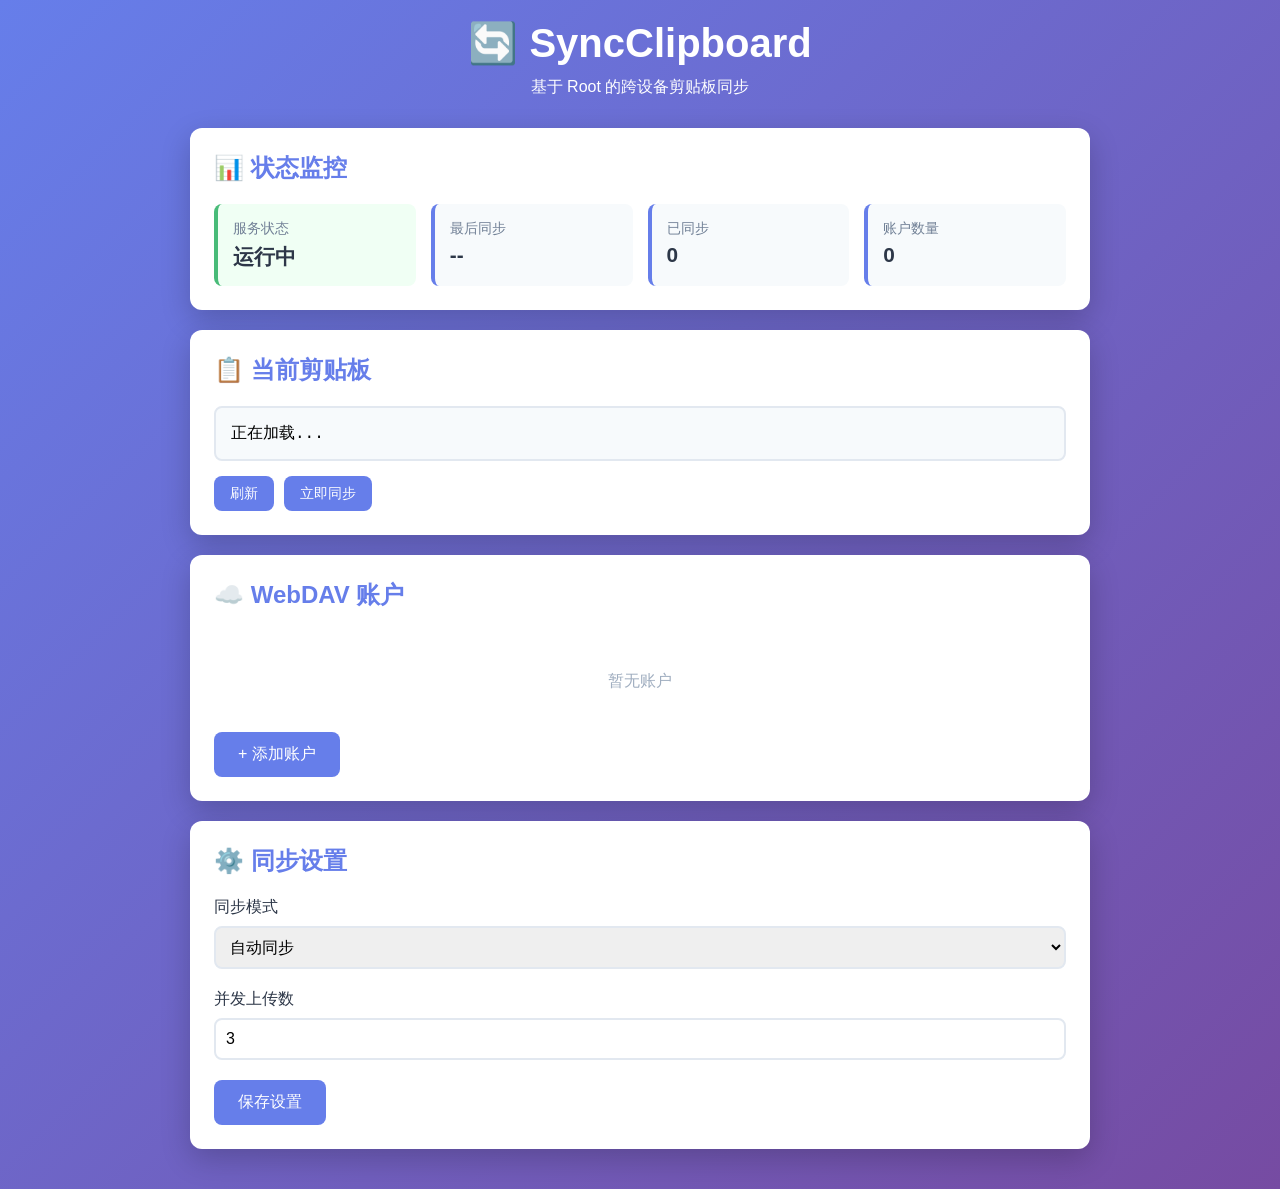
==== webui/index.html @ 0f2c2bb7 "feat: 初始项目结构和实施计划" ====
<!DOCTYPE html>
<html lang="zh-CN">
<head>
    <meta charset="UTF-8">
    <meta name="viewport" content="width=device-width, initial-scale=1.0">
    <title>SyncClipboard - 剪贴板同步</title>
    <style>
        * {
            margin: 0;
            padding: 0;
            box-sizing: border-box;
        }
        
        body {
            font-family: -apple-system, BlinkMacSystemFont, 'Segoe UI', sans-serif;
            background: linear-gradient(135deg, #667eea 0%, #764ba2 100%);
            min-height: 100vh;
            padding: 20px;
        }
        
        .container {
            max-width: 900px;
            margin: 0 auto;
        }
        
        .header {
            text-align: center;
            color: white;
            margin-bottom: 30px;
        }
        
        .header h1 {
            font-size: 2.5em;
            margin-bottom: 10px;
        }
        
        .card {
            background: white;
            border-radius: 12px;
            padding: 24px;
            margin-bottom: 20px;
            box-shadow: 0 10px 30px rgba(0,0,0,0.2);
        }
        
        .card h2 {
            color: #667eea;
            margin-bottom: 20px;
            font-size: 1.5em;
        }
        
        .status-grid {
            display: grid;
            grid-template-columns: repeat(auto-fit, minmax(200px, 1fr));
            gap: 15px;
        }
        
        .status-item {
            padding: 15px;
            background: #f7fafc;
            border-radius: 8px;
            border-left: 4px solid #667eea;
        }
        
        .status-item.active {
            border-left-color: #48bb78;
            background: #f0fff4;
        }
        
        .status-item.error {
            border-left-color: #f56565;
            background: #fff5f5;
        }
        
        .status-label {
            font-size: 0.9em;
            color: #718096;
            margin-bottom: 5px;
        }
        
        .status-value {
            font-size: 1.3em;
            font-weight: bold;
            color: #2d3748;
        }
        
        .btn {
            background: #667eea;
            color: white;
            border: none;
            padding: 12px 24px;
            border-radius: 8px;
            cursor: pointer;
            font-size: 1em;
            transition: all 0.3s;
        }
        
        .btn:hover {
            background: #5a67d8;
            transform: translateY(-2px);
            box-shadow: 0 4px 12px rgba(102, 126, 234, 0.4);
        }
        
        .btn:active {
            transform: translateY(0);
        }
        
        .btn-small {
            padding: 8px 16px;
            font-size: 0.9em;
        }
        
        .btn-danger {
            background: #f56565;
        }
        
        .btn-danger:hover {
            background: #e53e3e;
        }
        
        .form-group {
            margin-bottom: 20px;
        }
        
        .form-group label {
            display: block;
            margin-bottom: 8px;
            color: #2d3748;
            font-weight: 500;
        }
        
        .form-group input,
        .form-group select {
            width: 100%;
            padding: 10px;
            border: 2px solid #e2e8f0;
            border-radius: 8px;
            font-size: 1em;
            transition: border-color 0.3s;
        }
        
        .form-group input:focus,
        .form-group select:focus {
            outline: none;
            border-color: #667eea;
        }
        
        .account-list {
            list-style: none;
        }
        
        .account-item {
            padding: 15px;
            background: #f7fafc;
            border-radius: 8px;
            margin-bottom: 10px;
            display: flex;
            justify-content: space-between;
            align-items: center;
        }
        
        .account-info {
            flex: 1;
        }
        
        .account-name {
            font-weight: bold;
            color: #2d3748;
            margin-bottom: 5px;
        }
        
        .account-url {
            font-size: 0.9em;
            color: #718096;
        }
        
        .clipboard-preview {
            background: #f7fafc;
            padding: 15px;
            border-radius: 8px;
            border: 2px solid #e2e8f0;
            font-family: 'Courier New', monospace;
            max-height: 200px;
            overflow-y: auto;
            word-break: break-all;
        }
        
        .empty-state {
            text-align: center;
            padding: 40px;
            color: #a0aec0;
        }
        
        .loading {
            display: inline-block;
            width: 20px;
            height: 20px;
            border: 3px solid #f3f3f3;
            border-top: 3px solid #667eea;
            border-radius: 50%;
            animation: spin 1s linear infinite;
        }
        
        @keyframes spin {
            0% { transform: rotate(0deg); }
            100% { transform: rotate(360deg); }
        }
        
        .modal {
            display: none;
            position: fixed;
            top: 0;
            left: 0;
            width: 100%;
            height: 100%;
            background: rgba(0,0,0,0.5);
            z-index: 1000;
        }
        
        .modal.active {
            display: flex;
            align-items: center;
            justify-content: center;
        }
        
        .modal-content {
            background: white;
            padding: 30px;
            border-radius: 12px;
            max-width: 500px;
            width: 90%;
        }
        
        .modal-header {
            margin-bottom: 20px;
        }
        
        .modal-header h3 {
            color: #2d3748;
        }
        
        .button-group {
            display: flex;
            gap: 10px;
            margin-top: 20px;
        }
    </style>
</head>
<body>
    <div class="container">
        <div class="header">
            <h1>🔄 SyncClipboard</h1>
            <p>基于 Root 的跨设备剪贴板同步</p>
        </div>
        
        <!-- 状态面板 -->
        <div class="card">
            <h2>📊 状态监控</h2>
            <div class="status-grid">
                <div class="status-item active">
                    <div class="status-label">服务状态</div>
                    <div class="status-value" id="serviceStatus">运行中</div>
                </div>
                <div class="status-item">
                    <div class="status-label">最后同步</div>
                    <div class="status-value" id="lastSync">--</div>
                </div>
                <div class="status-item">
                    <div class="status-label">已同步</div>
                    <div class="status-value" id="syncCount">0</div>
                </div>
                <div class="status-item">
                    <div class="status-label">账户数量</div>
                    <div class="status-value" id="accountCount">0</div>
                </div>
            </div>
        </div>
        
        <!-- 当前剪贴板 -->
        <div class="card">
            <h2>📋 当前剪贴板</h2>
            <div class="clipboard-preview" id="clipboardContent">正在加载...</div>
            <div class="button-group" style="margin-top: 15px;">
                <button class="btn btn-small" onclick="refreshClipboard()">刷新</button>
                <button class="btn btn-small" onclick="syncNow()">立即同步</button>
            </div>
        </div>
        
        <!-- WebDAV 账户 -->
        <div class="card">
            <h2>☁️ WebDAV 账户</h2>
            <ul class="account-list" id="accountList">
                <li class="empty-state">暂无账户</li>
            </ul>
            <button class="btn" onclick="showAddAccount()">+ 添加账户</button>
        </div>
        
        <!-- 同步设置 -->
        <div class="card">
            <h2>⚙️ 同步设置</h2>
            <div class="form-group">
                <label>同步模式</label>
                <select id="syncMode">
                    <option value="auto">自动同步</option>
                    <option value="manual">手动同步</option>
                </select>
            </div>
            <div class="form-group">
                <label>并发上传数</label>
                <input type="number" id="concurrentUploads" value="3" min="1" max="10">
            </div>
            <button class="btn" onclick="saveSettings()">保存设置</button>
        </div>
    </div>
    
    <!-- 添加账户模态框 -->
    <div class="modal" id="addAccountModal">
        <div class="modal-content">
            <div class="modal-header">
                <h3>添加 WebDAV 账户</h3>
            </div>
            <div class="form-group">
                <label>账户名称</label>
                <input type="text" id="accountName" placeholder="我的坚果云">
            </div>
            <div class="form-group">
                <label>WebDAV URL</label>
                <input type="text" id="webdavUrl" placeholder="https://dav.jianguoyun.com/dav/">
            </div>
            <div class="form-group">
                <label>用户名</label>
                <input type="text" id="username">
            </div>
            <div class="form-group">
                <label>密码</label>
                <input type="password" id="password">
            </div>
            <div class="button-group">
                <button class="btn" onclick="testConnection()">测试连接</button>
                <button class="btn" onclick="addAccount()">添加</button>
                <button class="btn btn-danger" onclick="closeModal()">取消</button>
            </div>
        </div>
    </div>
    
    <script>
        // API 基础路径
        const API_BASE = '';
        
        // 加载初始数据
        async function loadData() {
            try {
                // 加载配置
                const config = await fetch(`${API_BASE}/api/config`).then(r => r.json());
                
                // 更新状态
                document.getElementById('accountCount').textContent = config.accounts?.length || 0;
                document.getElementById('syncMode').value = config.sync?.mode || 'auto';
                document.getElementById('concurrentUploads').value = config.sync?.concurrent_uploads || 3;
                
                // 更新账户列表
                updateAccountList(config.accounts || []);
                
                // 加载剪贴板内容
                await refreshClipboard();
                
                // 加载同步状态
                const status = await fetch(`${API_BASE}/api/sync/status`).then(r => r.json());
                if (status.last_sync) {
                    document.getElementById('lastSync').textContent = 
                        new Date(status.last_sync).toLocaleTimeString('zh-CN');
                }
                document.getElementById('syncCount').textContent = status.count || 0;
                
            } catch (err) {
                console.error('加载数据失败:', err);
            }
        }
        
        // 刷新剪贴板
        async function refreshClipboard() {
            try {
                const response = await fetch(`${API_BASE}/api/clipboard`);
                const data = await response.json();
                const content = data.text || '(空)';
                document.getElementById('clipboardContent').textContent = content;
            } catch (err) {
                document.getElementById('clipboardContent').textContent = '获取失败: ' + err.message;
            }
        }
        
        // 立即同步
        async function syncNow() {
            try {
                const btn = event.target;
                btn.disabled = true;
                btn.innerHTML = '<span class="loading"></span> 同步中...';
                
                await fetch(`${API_BASE}/api/sync/now`, { method: 'POST' });
                
                btn.disabled = false;
                btn.textContent = '立即同步';
                
                await loadData();
                alert('同步完成!');
            } catch (err) {
                alert('同步失败: ' + err.message);
            }
        }
        
        // 更新账户列表
        function updateAccountList(accounts) {
            const list = document.getElementById('accountList');
            if (!accounts || accounts.length === 0) {
                list.innerHTML = '<li class="empty-state">暂无账户</li>';
                return;
            }
            
            list.innerHTML = accounts.map((acc, index) => `
                <li class="account-item">
                    <div class="account-info">
                        <div class="account-name">${acc.name}</div>
                        <div class="account-url">${acc.url}</div>
                    </div>
                    <button class="btn btn-small btn-danger" onclick="removeAccount(${index})">删除</button>
                </li>
            `).join('');
        }
        
        // 显示添加账户模态框
        function showAddAccount() {
            document.getElementById('addAccountModal').classList.add('active');
        }
        
        // 关闭模态框
        function closeModal() {
            document.getElementById('addAccountModal').classList.remove('active');
            // 清空表单
            document.getElementById('accountName').value = '';
            document.getElementById('webdavUrl').value = '';
            document.getElementById('username').value = '';
            document.getElementById('password').value = '';
        }
        
        // 测试连接
        async function testConnection() {
            const url = document.getElementById('webdavUrl').value;
            const username = document.getElementById('username').value;
            const password = document.getElementById('password').value;
            
            if (!url || !username || !password) {
                alert('请填写完整信息');
                return;
            }
            
            try {
                const response = await fetch(`${API_BASE}/api/webdav/test`, {
                    method: 'POST',
                    headers: { 'Content-Type': 'application/json' },
                    body: JSON.stringify({ url, username, password })
                });
                
                if (response.ok) {
                    alert('✅ 连接成功!');
                } else {
                    alert('❌ 连接失败，请检查配置');
                }
            } catch (err) {
                alert('测试失败: ' + err.message);
            }
        }
        
        // 添加账户
        async function addAccount() {
            const account = {
                name: document.getElementById('accountName').value,
                url: document.getElementById('webdavUrl').value,
                username: document.getElementById('username').value,
                password: document.getElementById('password').value
            };
            
            if (!account.name || !account.url || !account.username || !account.password) {
                alert('请填写完整信息');
                return;
            }
            
            try {
                const response = await fetch(`${API_BASE}/api/config`);
                const config = await response.json();
                
                config.accounts = config.accounts || [];
                config.accounts.push(account);
                
                await fetch(`${API_BASE}/api/config`, {
                    method: 'POST',
                    headers: { 'Content-Type': 'application/json' },
                    body: JSON.stringify(config)
                });
                
                closeModal();
                await loadData();
                alert('账户添加成功!');
            } catch (err) {
                alert('添加失败: ' + err.message);
            }
        }
        
        // 删除账户
        async function removeAccount(index) {
            if (!confirm('确定要删除这个账户吗?')) return;
            
            try {
                const response = await fetch(`${API_BASE}/api/config`);
                const config = await response.json();
                
                config.accounts.splice(index, 1);
                
                await fetch(`${API_BASE}/api/config`, {
                    method: 'POST',
                    headers: { 'Content-Type': 'application/json' },
                    body: JSON.stringify(config)
                });
                
                await loadData();
            } catch (err) {
                alert('删除失败: ' + err.message);
            }
        }
        
        // 保存设置
        async function saveSettings() {
            try {
                const response = await fetch(`${API_BASE}/api/config`);
                const config = await response.json();
                
                config.sync.mode = document.getElementById('syncMode').value;
                config.sync.concurrent_uploads = parseInt(document.getElementById('concurrentUploads').value);
                
                await fetch(`${API_BASE}/api/config`, {
                    method: 'POST',
                    headers: { 'Content-Type': 'application/json' },
                    body: JSON.stringify(config)
                });
                
                alert('设置已保存!');
            } catch (err) {
                alert('保存失败: ' + err.message);
            }
        }
        
        // 页面加载时初始化
        window.addEventListener('DOMContentLoaded', () => {
            loadData();
            // 每 5 秒刷新一次剪贴板和状态
            setInterval(() => {
                refreshClipboard();
                fetch(`${API_BASE}/api/sync/status`)
                    .then(r => r.json())
                    .then(status => {
                        if (status.last_sync) {
                            document.getElementById('lastSync').textContent = 
                                new Date(status.last_sync).toLocaleTimeString('zh-CN');
                        }
                        document.getElementById('syncCount').textContent = status.count || 0;
                    });
            }, 5000);
        });
    </script>
</body>
</html>
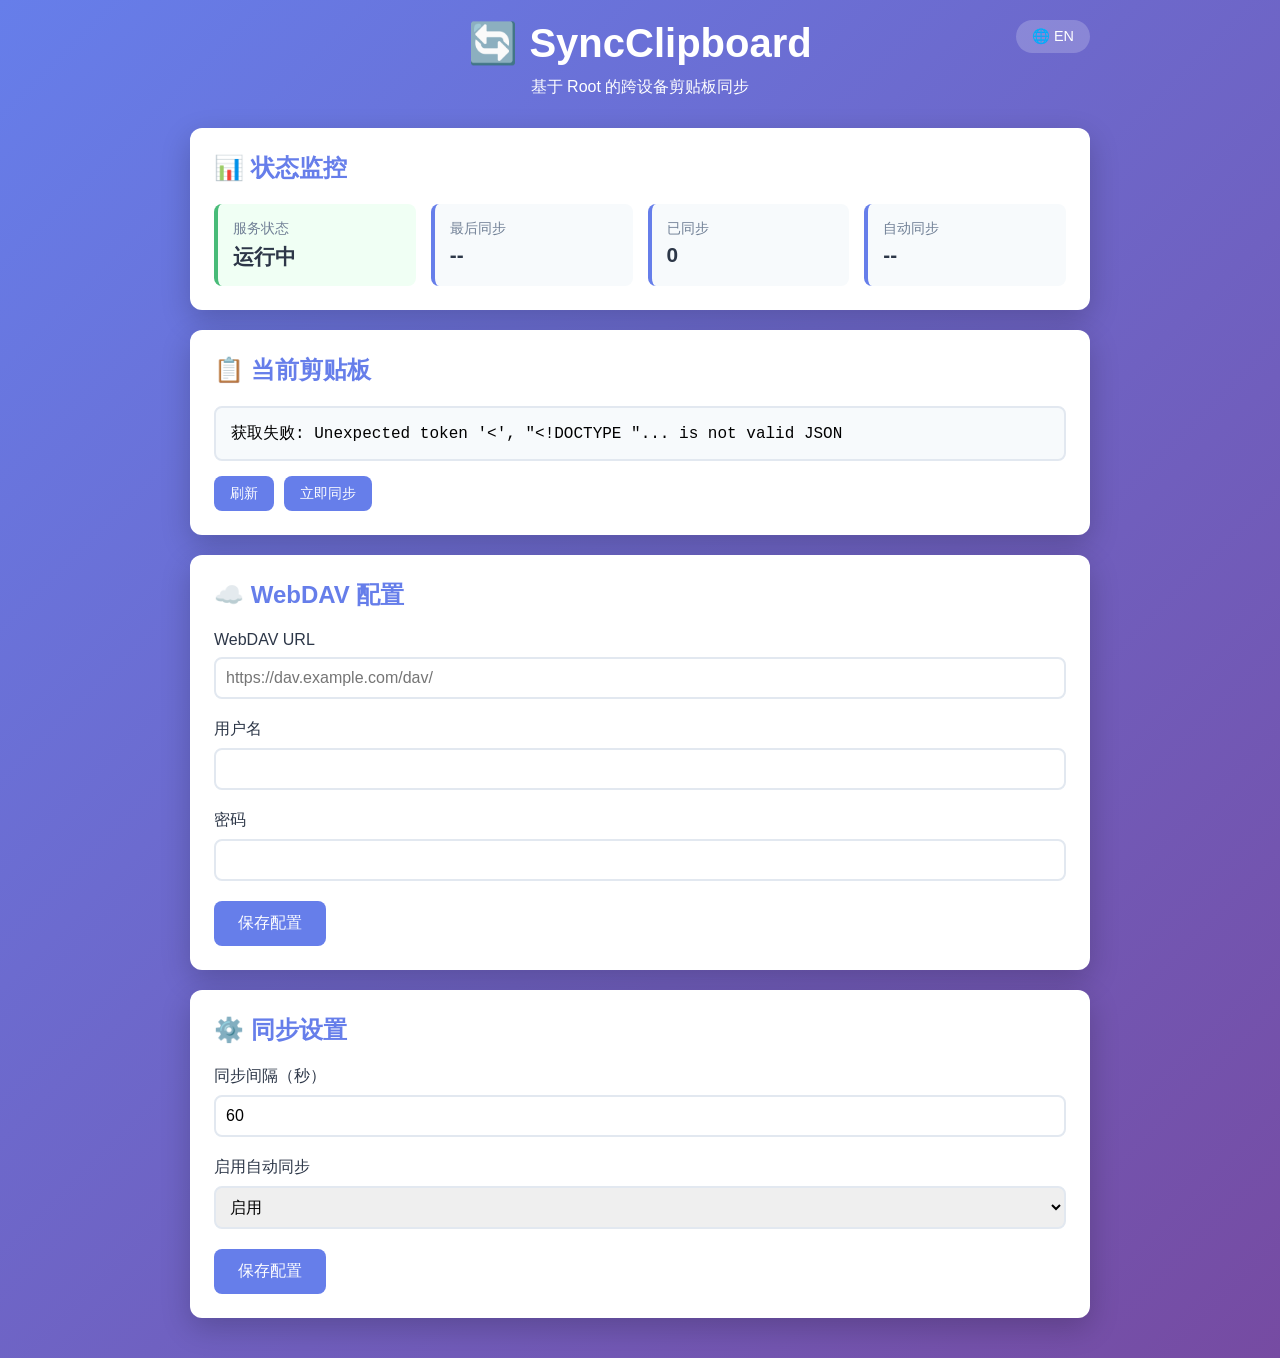
==== commit 6dfe7ac9: "feat: 完整实现 SyncClipboard 模块 - 实现 Go 后端服务器（剪贴板同步、WebDAV 集成） - 添加 4 种剪贴板访问方法，确保深度定制系统兼容性 - 实现自动同步逻辑（定时" ====
--- a/webui/index.html
+++ b/webui/index.html
@@ -3,7 +3,7 @@
 <head>
     <meta charset="UTF-8">
     <meta name="viewport" content="width=device-width, initial-scale=1.0">
-    <title>SyncClipboard - 剪贴板同步</title>
+    <title>SyncClipboard</title>
     <style>
         * {
             margin: 0;
@@ -27,11 +27,28 @@
             text-align: center;
             color: white;
             margin-bottom: 30px;
+            position: relative;
         }
         
         .header h1 {
             font-size: 2.5em;
             margin-bottom: 10px;
+        }
+        
+        .lang-switcher {
+            position: absolute;
+            top: 0;
+            right: 0;
+            background: rgba(255,255,255,0.2);
+            padding: 8px 16px;
+            border-radius: 20px;
+            cursor: pointer;
+            color: white;
+            font-size: 0.9em;
+        }
+        
+        .lang-switcher:hover {
+            background: rgba(255,255,255,0.3);
         }
         
         .card {
@@ -64,11 +81,6 @@
         .status-item.active {
             border-left-color: #48bb78;
             background: #f0fff4;
-        }
-        
-        .status-item.error {
-            border-left-color: #f56565;
-            background: #fff5f5;
         }
         
         .status-label {
@@ -100,10 +112,6 @@
             box-shadow: 0 4px 12px rgba(102, 126, 234, 0.4);
         }
         
-        .btn:active {
-            transform: translateY(0);
-        }
-        
         .btn-small {
             padding: 8px 16px;
             font-size: 0.9em;
@@ -135,42 +143,12 @@
             border: 2px solid #e2e8f0;
             border-radius: 8px;
             font-size: 1em;
-            transition: border-color 0.3s;
         }
         
         .form-group input:focus,
         .form-group select:focus {
             outline: none;
             border-color: #667eea;
-        }
-        
-        .account-list {
-            list-style: none;
-        }
-        
-        .account-item {
-            padding: 15px;
-            background: #f7fafc;
-            border-radius: 8px;
-            margin-bottom: 10px;
-            display: flex;
-            justify-content: space-between;
-            align-items: center;
-        }
-        
-        .account-info {
-            flex: 1;
-        }
-        
-        .account-name {
-            font-weight: bold;
-            color: #2d3748;
-            margin-bottom: 5px;
-        }
-        
-        .account-url {
-            font-size: 0.9em;
-            color: #718096;
         }
         
         .clipboard-preview {
@@ -184,18 +162,18 @@
             word-break: break-all;
         }
         
-        .empty-state {
-            text-align: center;
-            padding: 40px;
-            color: #a0aec0;
+        .button-group {
+            display: flex;
+            gap: 10px;
+            margin-top: 15px;
         }
         
         .loading {
             display: inline-block;
-            width: 20px;
-            height: 20px;
-            border: 3px solid #f3f3f3;
-            border-top: 3px solid #667eea;
+            width: 16px;
+            height: 16px;
+            border: 2px solid #f3f3f3;
+            border-top: 2px solid #667eea;
             border-radius: 50%;
             animation: spin 1s linear infinite;
         }
@@ -203,176 +181,221 @@
         @keyframes spin {
             0% { transform: rotate(0deg); }
             100% { transform: rotate(360deg); }
-        }
-        
-        .modal {
-            display: none;
-            position: fixed;
-            top: 0;
-            left: 0;
-            width: 100%;
-            height: 100%;
-            background: rgba(0,0,0,0.5);
-            z-index: 1000;
-        }
-        
-        .modal.active {
-            display: flex;
-            align-items: center;
-            justify-content: center;
-        }
-        
-        .modal-content {
-            background: white;
-            padding: 30px;
-            border-radius: 12px;
-            max-width: 500px;
-            width: 90%;
-        }
-        
-        .modal-header {
-            margin-bottom: 20px;
-        }
-        
-        .modal-header h3 {
-            color: #2d3748;
-        }
-        
-        .button-group {
-            display: flex;
-            gap: 10px;
-            margin-top: 20px;
         }
     </style>
 </head>
 <body>
     <div class="container">
         <div class="header">
+            <div class="lang-switcher" onclick="toggleLanguage()" data-i18n="langSwitch">🌐 EN</div>
             <h1>🔄 SyncClipboard</h1>
-            <p>基于 Root 的跨设备剪贴板同步</p>
+            <p data-i18n="subtitle">基于 Root 的跨设备剪贴板同步</p>
         </div>
         
         <!-- 状态面板 -->
         <div class="card">
-            <h2>📊 状态监控</h2>
+            <h2 data-i18n="statusTitle">📊 状态监控</h2>
             <div class="status-grid">
                 <div class="status-item active">
-                    <div class="status-label">服务状态</div>
-                    <div class="status-value" id="serviceStatus">运行中</div>
+                    <div class="status-label" data-i18n="serviceStatus">服务状态</div>
+                    <div class="status-value" id="serviceStatus" data-i18n="running">运行中</div>
                 </div>
                 <div class="status-item">
-                    <div class="status-label">最后同步</div>
+                    <div class="status-label" data-i18n="lastSync">最后同步</div>
                     <div class="status-value" id="lastSync">--</div>
                 </div>
                 <div class="status-item">
-                    <div class="status-label">已同步</div>
+                    <div class="status-label" data-i18n="syncCount">已同步</div>
                     <div class="status-value" id="syncCount">0</div>
                 </div>
                 <div class="status-item">
-                    <div class="status-label">账户数量</div>
-                    <div class="status-value" id="accountCount">0</div>
+                    <div class="status-label" data-i18n="autoSync">自动同步</div>
+                    <div class="status-value" id="autoSyncStatus">--</div>
                 </div>
             </div>
         </div>
         
         <!-- 当前剪贴板 -->
         <div class="card">
-            <h2>📋 当前剪贴板</h2>
-            <div class="clipboard-preview" id="clipboardContent">正在加载...</div>
-            <div class="button-group" style="margin-top: 15px;">
-                <button class="btn btn-small" onclick="refreshClipboard()">刷新</button>
-                <button class="btn btn-small" onclick="syncNow()">立即同步</button>
+            <h2 data-i18n="clipboardTitle">📋 当前剪贴板</h2>
+            <div class="clipboard-preview" id="clipboardContent" data-i18n="loading">正在加载...</div>
+            <div class="button-group">
+                <button class="btn btn-small" onclick="refreshClipboard()" data-i18n="refresh">刷新</button>
+                <button class="btn btn-small" onclick="syncNow()" data-i18n="syncNow">立即同步</button>
             </div>
         </div>
         
-        <!-- WebDAV 账户 -->
+        <!-- WebDAV 配置 -->
         <div class="card">
-            <h2>☁️ WebDAV 账户</h2>
-            <ul class="account-list" id="accountList">
-                <li class="empty-state">暂无账户</li>
-            </ul>
-            <button class="btn" onclick="showAddAccount()">+ 添加账户</button>
+            <h2 data-i18n="webdavTitle">☁️ WebDAV 配置</h2>
+            <div class="form-group">
+                <label data-i18n="webdavUrl">WebDAV URL</label>
+                <input type="text" id="webdavUrl" placeholder="https://dav.example.com/dav/">
+            </div>
+            <div class="form-group">
+                <label data-i18n="username">用户名</label>
+                <input type="text" id="username">
+            </div>
+            <div class="form-group">
+                <label data-i18n="password">密码</label>
+                <input type="password" id="password">
+            </div>
+            <button class="btn" onclick="saveConfig()" data-i18n="save">保存配置</button>
         </div>
         
         <!-- 同步设置 -->
         <div class="card">
-            <h2>⚙️ 同步设置</h2>
+            <h2 data-i18n="settingsTitle">⚙️ 同步设置</h2>
             <div class="form-group">
-                <label>同步模式</label>
-                <select id="syncMode">
-                    <option value="auto">自动同步</option>
-                    <option value="manual">手动同步</option>
+                <label data-i18n="syncInterval">同步间隔（秒）</label>
+                <input type="number" id="syncInterval" value="60" min="10" max="3600">
+            </div>
+            <div class="form-group">
+                <label data-i18n="enableSync">启用自动同步</label>
+                <select id="enableSync">
+                    <option value="true" data-i18n="enabled">启用</option>
+                    <option value="false" data-i18n="disabled">禁用</option>
                 </select>
             </div>
-            <div class="form-group">
-                <label>并发上传数</label>
-                <input type="number" id="concurrentUploads" value="3" min="1" max="10">
-            </div>
-            <button class="btn" onclick="saveSettings()">保存设置</button>
-        </div>
-    </div>
-    
-    <!-- 添加账户模态框 -->
-    <div class="modal" id="addAccountModal">
-        <div class="modal-content">
-            <div class="modal-header">
-                <h3>添加 WebDAV 账户</h3>
-            </div>
-            <div class="form-group">
-                <label>账户名称</label>
-                <input type="text" id="accountName" placeholder="我的坚果云">
-            </div>
-            <div class="form-group">
-                <label>WebDAV URL</label>
-                <input type="text" id="webdavUrl" placeholder="https://dav.jianguoyun.com/dav/">
-            </div>
-            <div class="form-group">
-                <label>用户名</label>
-                <input type="text" id="username">
-            </div>
-            <div class="form-group">
-                <label>密码</label>
-                <input type="password" id="password">
-            </div>
-            <div class="button-group">
-                <button class="btn" onclick="testConnection()">测试连接</button>
-                <button class="btn" onclick="addAccount()">添加</button>
-                <button class="btn btn-danger" onclick="closeModal()">取消</button>
-            </div>
+            <button class="btn" onclick="saveConfig()" data-i18n="save">保存设置</button>
         </div>
     </div>
     
     <script>
+        // 多语言支持
+        const i18n = {
+            'zh-CN': {
+                langSwitch: '🌐 EN',
+                subtitle: '基于 Root 的跨设备剪贴板同步',
+                statusTitle: '📊 状态监控',
+                serviceStatus: '服务状态',
+                running: '运行中',
+                lastSync: '最后同步',
+                syncCount: '已同步',
+                autoSync: '自动同步',
+                clipboardTitle: '📋 当前剪贴板',
+                loading: '正在加载...',
+                refresh: '刷新',
+                syncNow: '立即同步',
+                webdavTitle: '☁️ WebDAV 配置',
+                webdavUrl: 'WebDAV URL',
+                username: '用户名',
+                password: '密码',
+                save: '保存配置',
+                settingsTitle: '⚙️ 同步设置',
+                syncInterval: '同步间隔（秒）',
+                enableSync: '启用自动同步',
+                enabled: '启用',
+                disabled: '禁用',
+                syncSuccess: '同步完成！',
+                syncFailed: '同步失败',
+                saveSuccess: '配置已保存！',
+                saveFailed: '保存失败',
+                empty: '(空)',
+                getFailed: '获取失败'
+            },
+            'en': {
+                langSwitch: '🌐 中文',
+                subtitle: 'Root-based Cross-device Clipboard Sync',
+                statusTitle: '📊 Status Monitor',
+                serviceStatus: 'Service Status',
+                running: 'Running',
+                lastSync: 'Last Sync',
+                syncCount: 'Synced',
+                autoSync: 'Auto Sync',
+                clipboardTitle: '📋 Current Clipboard',
+                loading: 'Loading...',
+                refresh: 'Refresh',
+                syncNow: 'Sync Now',
+                webdavTitle: '☁️ WebDAV Config',
+                webdavUrl: 'WebDAV URL',
+                username: 'Username',
+                password: 'Password',
+                save: 'Save Config',
+                settingsTitle: '⚙️ Sync Settings',
+                syncInterval: 'Sync Interval (seconds)',
+                enableSync: 'Enable Auto Sync',
+                enabled: 'Enabled',
+                disabled: 'Disabled',
+                syncSuccess: 'Sync completed!',
+                syncFailed: 'Sync failed',
+                saveSuccess: 'Config saved!',
+                saveFailed: 'Save failed',
+                empty: '(empty)',
+                getFailed: 'Failed to get'
+            }
+        };
+        
+        let currentLang = localStorage.getItem('lang') || 'zh-CN';
+        
+        // 切换语言
+        function toggleLanguage() {
+            currentLang = currentLang === 'zh-CN' ? 'en' : 'zh-CN';
+            localStorage.setItem('lang', currentLang);
+            document.documentElement.lang = currentLang;
+            updateLanguage();
+        }
+        
+        // 更新页面语言
+        function updateLanguage() {
+            const texts = i18n[currentLang];
+            document.querySelectorAll('[data-i18n]').forEach(el => {
+                const key = el.getAttribute('data-i18n');
+                if (texts[key]) {
+                    if (el.tagName === 'INPUT' || el.tagName === 'SELECT') {
+                        el.placeholder = texts[key];
+                    } else {
+                        el.textContent = texts[key];
+                    }
+                }
+            });
+        }
+        
         // API 基础路径
         const API_BASE = '';
         
-        // 加载初始数据
-        async function loadData() {
+        // 加载配置
+        async function loadConfig() {
             try {
-                // 加载配置
-                const config = await fetch(`${API_BASE}/api/config`).then(r => r.json());
-                
-                // 更新状态
-                document.getElementById('accountCount').textContent = config.accounts?.length || 0;
-                document.getElementById('syncMode').value = config.sync?.mode || 'auto';
-                document.getElementById('concurrentUploads').value = config.sync?.concurrent_uploads || 3;
-                
-                // 更新账户列表
-                updateAccountList(config.accounts || []);
-                
-                // 加载剪贴板内容
-                await refreshClipboard();
-                
-                // 加载同步状态
-                const status = await fetch(`${API_BASE}/api/sync/status`).then(r => r.json());
-                if (status.last_sync) {
-                    document.getElementById('lastSync').textContent = 
-                        new Date(status.last_sync).toLocaleTimeString('zh-CN');
-                }
-                document.getElementById('syncCount').textContent = status.count || 0;
+                const response = await fetch(`${API_BASE}/api/config`);
+                const config = await response.json();
+                
+                document.getElementById('webdavUrl').value = config.webdav_url || '';
+                document.getElementById('username').value = config.webdav_username || '';
+                document.getElementById('password').value = config.webdav_password || '';
+                document.getElementById('syncInterval').value = config.sync_interval || 60;
+                document.getElementById('enableSync').value = config.enabled ? 'true' : 'false';
+                
+                // 更新自动同步状态
+                const statusText = config.enabled ? i18n[currentLang].enabled : i18n[currentLang].disabled;
+                document.getElementById('autoSyncStatus').textContent = statusText;
                 
             } catch (err) {
-                console.error('加载数据失败:', err);
+                console.error('Failed to load config:', err);
+            }
+        }
+        
+        // 保存配置
+        async function saveConfig() {
+            try {
+                const config = {
+                    webdav_url: document.getElementById('webdavUrl').value,
+                    webdav_username: document.getElementById('username').value,
+                    webdav_password: document.getElementById('password').value,
+                    sync_interval: parseInt(document.getElementById('syncInterval').value),
+                    enabled: document.getElementById('enableSync').value === 'true'
+                };
+                
+                await fetch(`${API_BASE}/api/config`, {
+                    method: 'POST',
+                    headers: { 'Content-Type': 'application/json' },
+                    body: JSON.stringify(config)
+                });
+                
+                alert(i18n[currentLang].saveSuccess);
+                await loadConfig();
+            } catch (err) {
+                alert(i18n[currentLang].saveFailed + ': ' + err.message);
             }
         }
         
@@ -381,10 +404,11 @@
             try {
                 const response = await fetch(`${API_BASE}/api/clipboard`);
                 const data = await response.json();
-                const content = data.text || '(空)';
+                const content = data.content || i18n[currentLang].empty;
                 document.getElementById('clipboardContent').textContent = content;
             } catch (err) {
-                document.getElementById('clipboardContent').textContent = '获取失败: ' + err.message;
+                document.getElementById('clipboardContent').textContent = 
+                    i18n[currentLang].getFailed + ': ' + err.message;
             }
         }
         
@@ -392,178 +416,33 @@
         async function syncNow() {
             try {
                 const btn = event.target;
+                const originalText = btn.textContent;
                 btn.disabled = true;
-                btn.innerHTML = '<span class="loading"></span> 同步中...';
+                btn.innerHTML = '<span class="loading"></span> ' + i18n[currentLang].loading;
                 
                 await fetch(`${API_BASE}/api/sync/now`, { method: 'POST' });
                 
                 btn.disabled = false;
-                btn.textContent = '立即同步';
-                
-                await loadData();
-                alert('同步完成!');
+                btn.textContent = originalText;
+                
+                await refreshClipboard();
+                alert(i18n[currentLang].syncSuccess);
             } catch (err) {
-                alert('同步失败: ' + err.message);
-            }
-        }
-        
-        // 更新账户列表
-        function updateAccountList(accounts) {
-            const list = document.getElementById('accountList');
-            if (!accounts || accounts.length === 0) {
-                list.innerHTML = '<li class="empty-state">暂无账户</li>';
-                return;
-            }
-            
-            list.innerHTML = accounts.map((acc, index) => `
-                <li class="account-item">
-                    <div class="account-info">
-                        <div class="account-name">${acc.name}</div>
-                        <div class="account-url">${acc.url}</div>
-                    </div>
-                    <button class="btn btn-small btn-danger" onclick="removeAccount(${index})">删除</button>
-                </li>
-            `).join('');
-        }
-        
-        // 显示添加账户模态框
-        function showAddAccount() {
-            document.getElementById('addAccountModal').classList.add('active');
-        }
-        
-        // 关闭模态框
-        function closeModal() {
-            document.getElementById('addAccountModal').classList.remove('active');
-            // 清空表单
-            document.getElementById('accountName').value = '';
-            document.getElementById('webdavUrl').value = '';
-            document.getElementById('username').value = '';
-            document.getElementById('password').value = '';
-        }
-        
-        // 测试连接
-        async function testConnection() {
-            const url = document.getElementById('webdavUrl').value;
-            const username = document.getElementById('username').value;
-            const password = document.getElementById('password').value;
-            
-            if (!url || !username || !password) {
-                alert('请填写完整信息');
-                return;
-            }
-            
-            try {
-                const response = await fetch(`${API_BASE}/api/webdav/test`, {
-                    method: 'POST',
-                    headers: { 'Content-Type': 'application/json' },
-                    body: JSON.stringify({ url, username, password })
-                });
-                
-                if (response.ok) {
-                    alert('✅ 连接成功!');
-                } else {
-                    alert('❌ 连接失败，请检查配置');
-                }
-            } catch (err) {
-                alert('测试失败: ' + err.message);
-            }
-        }
-        
-        // 添加账户
-        async function addAccount() {
-            const account = {
-                name: document.getElementById('accountName').value,
-                url: document.getElementById('webdavUrl').value,
-                username: document.getElementById('username').value,
-                password: document.getElementById('password').value
-            };
-            
-            if (!account.name || !account.url || !account.username || !account.password) {
-                alert('请填写完整信息');
-                return;
-            }
-            
-            try {
-                const response = await fetch(`${API_BASE}/api/config`);
-                const config = await response.json();
-                
-                config.accounts = config.accounts || [];
-                config.accounts.push(account);
-                
-                await fetch(`${API_BASE}/api/config`, {
-                    method: 'POST',
-                    headers: { 'Content-Type': 'application/json' },
-                    body: JSON.stringify(config)
-                });
-                
-                closeModal();
-                await loadData();
-                alert('账户添加成功!');
-            } catch (err) {
-                alert('添加失败: ' + err.message);
-            }
-        }
-        
-        // 删除账户
-        async function removeAccount(index) {
-            if (!confirm('确定要删除这个账户吗?')) return;
-            
-            try {
-                const response = await fetch(`${API_BASE}/api/config`);
-                const config = await response.json();
-                
-                config.accounts.splice(index, 1);
-                
-                await fetch(`${API_BASE}/api/config`, {
-                    method: 'POST',
-                    headers: { 'Content-Type': 'application/json' },
-                    body: JSON.stringify(config)
-                });
-                
-                await loadData();
-            } catch (err) {
-                alert('删除失败: ' + err.message);
-            }
-        }
-        
-        // 保存设置
-        async function saveSettings() {
-            try {
-                const response = await fetch(`${API_BASE}/api/config`);
-                const config = await response.json();
-                
-                config.sync.mode = document.getElementById('syncMode').value;
-                config.sync.concurrent_uploads = parseInt(document.getElementById('concurrentUploads').value);
-                
-                await fetch(`${API_BASE}/api/config`, {
-                    method: 'POST',
-                    headers: { 'Content-Type': 'application/json' },
-                    body: JSON.stringify(config)
-                });
-                
-                alert('设置已保存!');
-            } catch (err) {
-                alert('保存失败: ' + err.message);
+                alert(i18n[currentLang].syncFailed + ': ' + err.message);
             }
         }
         
         // 页面加载时初始化
         window.addEventListener('DOMContentLoaded', () => {
-            loadData();
-            // 每 5 秒刷新一次剪贴板和状态
+            updateLanguage();
+            loadConfig();
+            refreshClipboard();
+            
+            // 每 5 秒刷新一次
             setInterval(() => {
                 refreshClipboard();
-                fetch(`${API_BASE}/api/sync/status`)
-                    .then(r => r.json())
-                    .then(status => {
-                        if (status.last_sync) {
-                            document.getElementById('lastSync').textContent = 
-                                new Date(status.last_sync).toLocaleTimeString('zh-CN');
-                        }
-                        document.getElementById('syncCount').textContent = status.count || 0;
-                    });
             }, 5000);
         });
     </script>
 </body>
-</html>+</html>
